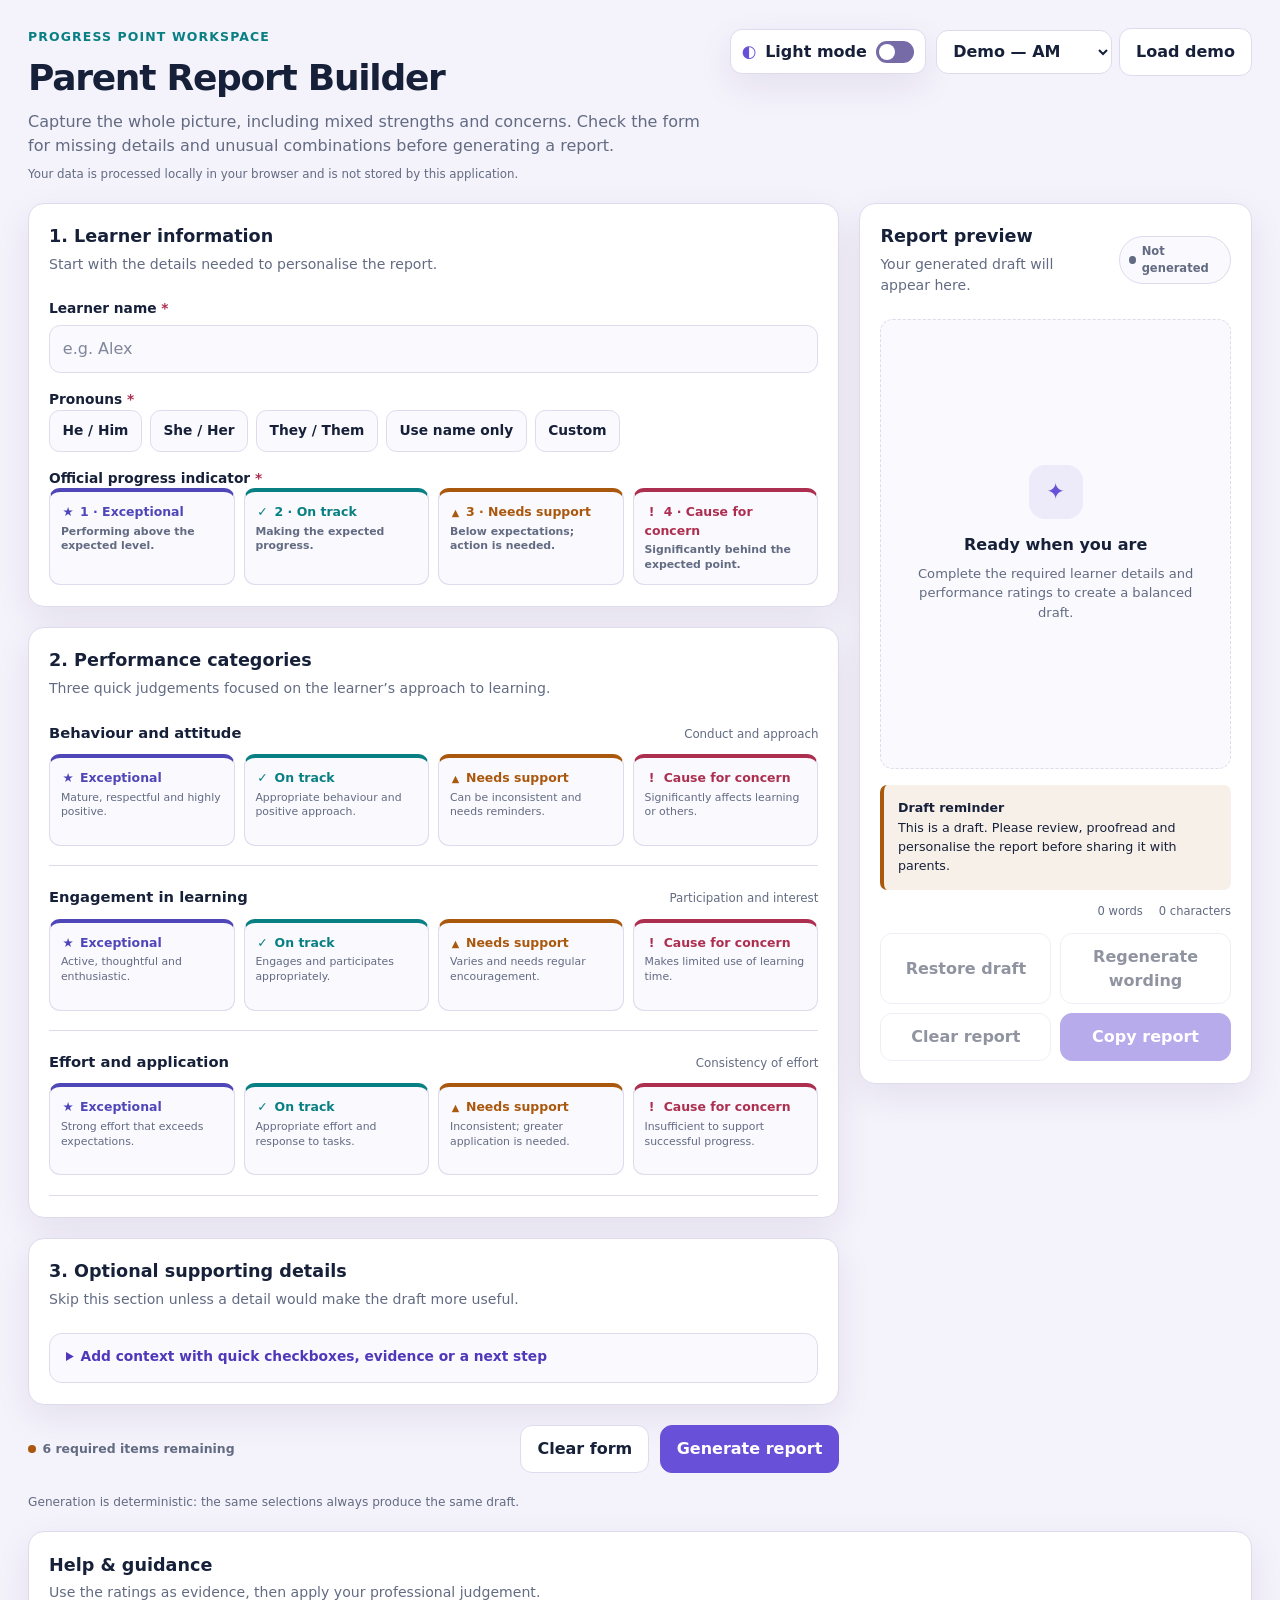
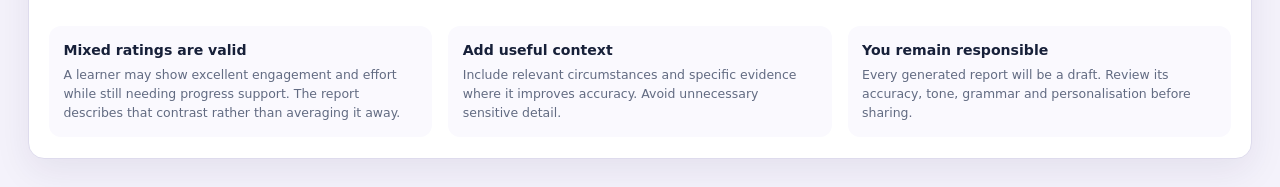
==== index.html @ f6e6d23a "Publish Parent Report Builder" ====
<!doctype html>
<html lang="en">
<head>
  <meta charset="utf-8">
  <meta name="viewport" content="width=device-width, initial-scale=1">
  <meta name="description" content="Create clear, balanced parent report drafts locally in your browser.">
  <title>Parent Report Builder</title>
  <link rel="stylesheet" href="css/styles.css">
</head>
<body>
  <a class="skip-link" href="#main-content">Skip to main content</a>
  <div class="app-shell">
    <main class="workspace" id="main-content">
      <header class="page-header" id="report-builder">
        <div>
          <p class="eyebrow">Progress point workspace</p>
          <h1>Parent Report Builder</h1>
          <p class="intro">Capture the whole picture, including mixed strengths and concerns. Check the form for missing details and unusual combinations before generating a report.</p>
          <p class="privacy-inline">Your data is processed locally in your browser and is not stored by this application.</p>
        </div>
        <div class="header-actions">
          <button class="header-theme-toggle" type="button" data-theme-toggle aria-pressed="false">
            <span class="theme-symbol" aria-hidden="true">◐</span>
            <span data-theme-label>Light mode</span>
            <span class="toggle-track" aria-hidden="true"><span class="toggle-dot"></span></span>
          </button>
          <div class="demo-controls">
            <label class="visually-hidden" for="demo-profile">Choose a demonstration profile</label>
            <select class="demo-select" id="demo-profile" data-demo-select>
              <option value="am">Demo — AM</option>
              <option value="jc">Demo — JC</option>
              <option value="sr">Demo — SR</option>
            </select>
            <button class="demo-button" type="button" data-demo-load>Load demo</button>
          </div>
        </div>
      </header>

      <div class="content-grid">
        <form class="form-stack" id="report-form" autocomplete="off">
          <section class="card" aria-labelledby="learner-heading">
            <div class="card-header">
              <h3 id="learner-heading">1. Learner information</h3>
              <p>Start with the details needed to personalise the report.</p>
            </div>
            <div class="card-body">
              <div class="field-grid">
                <div class="field full">
                  <label for="learner-name">Learner name <span class="required" aria-hidden="true">*</span></label>
                  <input id="learner-name" name="learnerName" type="text" placeholder="e.g. Alex" maxlength="80" required>
                </div>
                <div class="field" hidden>
                  <label for="course">Course or group</label>
                  <input id="course" name="course" type="text" placeholder="e.g. Level 3 Digital" maxlength="100">
                </div>
                <fieldset class="field full">
                  <legend class="field-label">Pronouns <span class="required" aria-hidden="true">*</span></legend>
                  <div class="pronoun-options">
                    <label class="choice-pill"><input type="radio" name="pronouns" value="he" required><span>He / Him</span></label>
                    <label class="choice-pill"><input type="radio" name="pronouns" value="she"><span>She / Her</span></label>
                    <label class="choice-pill"><input type="radio" name="pronouns" value="they"><span>They / Them</span></label>
                    <label class="choice-pill"><input type="radio" name="pronouns" value="name"><span>Use name only</span></label>
                    <label class="choice-pill"><input type="radio" name="pronouns" value="custom"><span>Custom</span></label>
                  </div>
                  <div class="custom-pronouns" id="custom-pronouns" hidden>
                    <div class="field-grid">
                      <div class="field"><label for="subject-pronoun">Subject <span class="hint">e.g. ze</span></label><input id="subject-pronoun" type="text" maxlength="20"></div>
                      <div class="field"><label for="object-pronoun">Object <span class="hint">e.g. hir</span></label><input id="object-pronoun" type="text" maxlength="20"></div>
                      <div class="field"><label for="possessive-pronoun">Possessive <span class="hint">e.g. hir</span></label><input id="possessive-pronoun" type="text" maxlength="20"></div>
                      <div class="field"><label for="reflexive-pronoun">Reflexive <span class="hint">e.g. hirself</span></label><input id="reflexive-pronoun" type="text" maxlength="24"></div>
                    </div>
                  </div>
                </fieldset>
                <fieldset class="field full">
                  <legend class="field-label">Official progress indicator <span class="required" aria-hidden="true">*</span></legend>
                  <div class="rating-options">
                    <label class="rating-option exceptional"><input type="radio" name="official-progress" value="exceptional" required><span class="rating-content"><strong>1 · Exceptional</strong><small>Performing above the expected level.</small></span></label>
                    <label class="rating-option on-track"><input type="radio" name="official-progress" value="on-track"><span class="rating-content"><strong>2 · On track</strong><small>Making the expected progress.</small></span></label>
                    <label class="rating-option needs-support"><input type="radio" name="official-progress" value="needs-support"><span class="rating-content"><strong>3 · Needs support</strong><small>Below expectations; action is needed.</small></span></label>
                    <label class="rating-option cause-concern"><input type="radio" name="official-progress" value="cause-concern"><span class="rating-content"><strong>4 · Cause for concern</strong><small>Significantly behind the expected point.</small></span></label>
                  </div>
                </fieldset>
                <div class="field" hidden>
                  <label for="reporting-period">Reporting period</label>
                  <input id="reporting-period" name="reportingPeriod" type="text" placeholder="e.g. Autumn Term" maxlength="80">
                </div>
                <div class="field" hidden>
                  <label for="lecturer-name">Lecturer name <span class="hint">metadata only</span></label>
                  <input id="lecturer-name" name="lecturerName" type="text" maxlength="80">
                </div>
              </div>
            </div>
          </section>

          <section class="card" aria-labelledby="ratings-heading">
            <div class="card-header">
              <h3 id="ratings-heading">2. Performance categories</h3>
              <p>Three quick judgements focused on the learner’s approach to learning.</p>
            </div>
            <div class="card-body rating-groups">
              <fieldset class="rating-group" hidden>
                <legend class="rating-title"><strong>Attendance</strong><span>Optional percentage below</span></legend>
                <div class="rating-options">
                  <label class="rating-option exceptional"><input type="radio" name="attendance" value="exceptional" required><span class="rating-content"><strong>Exceptional</strong><small>Consistently attends scheduled learning.</small></span></label>
                  <label class="rating-option on-track"><input type="radio" name="attendance" value="on-track"><span class="rating-content"><strong>On track</strong><small>Generally secure and supports progress.</small></span></label>
                  <label class="rating-option needs-support"><input type="radio" name="attendance" value="needs-support"><span class="rating-content"><strong>Needs support</strong><small>Inconsistency is beginning to affect progress.</small></span></label>
                  <label class="rating-option cause-concern"><input type="radio" name="attendance" value="cause-concern"><span class="rating-content"><strong>Cause for concern</strong><small>Significantly limits participation.</small></span></label>
                </div>
              </fieldset>
              <fieldset class="rating-group" hidden>
                <legend class="rating-title"><strong>Punctuality</strong><span>Readiness to learn</span></legend>
                <div class="rating-options">
                  <label class="rating-option exceptional"><input type="radio" name="punctuality" value="exceptional" required><span class="rating-content"><strong>Exceptional</strong><small>Consistently on time and ready to learn.</small></span></label>
                  <label class="rating-option on-track"><input type="radio" name="punctuality" value="on-track"><span class="rating-content"><strong>On track</strong><small>Usually punctual with occasional lateness.</small></span></label>
                  <label class="rating-option needs-support"><input type="radio" name="punctuality" value="needs-support"><span class="rating-content"><strong>Needs support</strong><small>Regular lateness affects learning time.</small></span></label>
                  <label class="rating-option cause-concern"><input type="radio" name="punctuality" value="cause-concern"><span class="rating-content"><strong>Cause for concern</strong><small>Persistent lateness affects participation.</small></span></label>
                </div>
              </fieldset>
              <fieldset class="rating-group">
                <legend class="rating-title"><strong>Behaviour and attitude</strong><span>Conduct and approach</span></legend>
                <div class="rating-options">
                  <label class="rating-option exceptional"><input type="radio" name="behaviour" value="exceptional" required><span class="rating-content"><strong>Exceptional</strong><small>Mature, respectful and highly positive.</small></span></label>
                  <label class="rating-option on-track"><input type="radio" name="behaviour" value="on-track"><span class="rating-content"><strong>On track</strong><small>Appropriate behaviour and positive approach.</small></span></label>
                  <label class="rating-option needs-support"><input type="radio" name="behaviour" value="needs-support"><span class="rating-content"><strong>Needs support</strong><small>Can be inconsistent and needs reminders.</small></span></label>
                  <label class="rating-option cause-concern"><input type="radio" name="behaviour" value="cause-concern"><span class="rating-content"><strong>Cause for concern</strong><small>Significantly affects learning or others.</small></span></label>
                </div>
              </fieldset>
              <fieldset class="rating-group">
                <legend class="rating-title"><strong>Engagement in learning</strong><span>Participation and interest</span></legend>
                <div class="rating-options">
                  <label class="rating-option exceptional"><input type="radio" name="engagement" value="exceptional" required><span class="rating-content"><strong>Exceptional</strong><small>Active, thoughtful and enthusiastic.</small></span></label>
                  <label class="rating-option on-track"><input type="radio" name="engagement" value="on-track"><span class="rating-content"><strong>On track</strong><small>Engages and participates appropriately.</small></span></label>
                  <label class="rating-option needs-support"><input type="radio" name="engagement" value="needs-support"><span class="rating-content"><strong>Needs support</strong><small>Varies and needs regular encouragement.</small></span></label>
                  <label class="rating-option cause-concern"><input type="radio" name="engagement" value="cause-concern"><span class="rating-content"><strong>Cause for concern</strong><small>Makes limited use of learning time.</small></span></label>
                </div>
              </fieldset>
              <fieldset class="rating-group">
                <legend class="rating-title"><strong>Effort and application</strong><span>Consistency of effort</span></legend>
                <div class="rating-options">
                  <label class="rating-option exceptional"><input type="radio" name="effort" value="exceptional" required><span class="rating-content"><strong>Exceptional</strong><small>Strong effort that exceeds expectations.</small></span></label>
                  <label class="rating-option on-track"><input type="radio" name="effort" value="on-track"><span class="rating-content"><strong>On track</strong><small>Appropriate effort and response to tasks.</small></span></label>
                  <label class="rating-option needs-support"><input type="radio" name="effort" value="needs-support"><span class="rating-content"><strong>Needs support</strong><small>Inconsistent; greater application is needed.</small></span></label>
                  <label class="rating-option cause-concern"><input type="radio" name="effort" value="cause-concern"><span class="rating-content"><strong>Cause for concern</strong><small>Insufficient to support successful progress.</small></span></label>
                </div>
              </fieldset>
              <fieldset class="rating-group" hidden>
                <legend class="rating-title"><strong>Progress and achievement</strong><span>Current academic outcomes</span></legend>
                <div class="rating-options">
                  <label class="rating-option exceptional"><input type="radio" name="progress" value="exceptional" required><span class="rating-content"><strong>Exceptional</strong><small>Above expectations with strong outcomes.</small></span></label>
                  <label class="rating-option on-track"><input type="radio" name="progress" value="on-track"><span class="rating-content"><strong>On track</strong><small>Expected progress towards the target.</small></span></label>
                  <label class="rating-option needs-support"><input type="radio" name="progress" value="needs-support"><span class="rating-content"><strong>Needs support</strong><small>Below expectations; action is needed.</small></span></label>
                  <label class="rating-option cause-concern"><input type="radio" name="progress" value="cause-concern"><span class="rating-content"><strong>Cause for concern</strong><small>Behind target and achievement is at risk.</small></span></label>
                </div>
              </fieldset>
              <fieldset class="rating-group" hidden>
                <legend class="rating-title"><strong>Quality and completion of work</strong><span>Standard and deadlines</span></legend>
                <div class="rating-options">
                  <label class="rating-option exceptional"><input type="radio" name="workQuality" value="exceptional" required><span class="rating-content"><strong>Exceptional</strong><small>Consistently strong and complete work.</small></span></label>
                  <label class="rating-option on-track"><input type="radio" name="workQuality" value="on-track"><span class="rating-content"><strong>On track</strong><small>Generally complete and at expected standard.</small></span></label>
                  <label class="rating-option needs-support"><input type="radio" name="workQuality" value="needs-support"><span class="rating-content"><strong>Needs support</strong><small>Some work is late, incomplete or below standard.</small></span></label>
                  <label class="rating-option cause-concern"><input type="radio" name="workQuality" value="cause-concern"><span class="rating-content"><strong>Cause for concern</strong><small>Significant work is missing or unsuitable.</small></span></label>
                </div>
              </fieldset>
              <fieldset class="rating-group" hidden>
                <legend class="rating-title"><strong>Independence and use of support</strong><span>Guidance and feedback</span></legend>
                <div class="rating-options">
                  <label class="rating-option exceptional"><input type="radio" name="independence" value="exceptional" required><span class="rating-content"><strong>Exceptional</strong><small>Confidently independent; seeks help well.</small></span></label>
                  <label class="rating-option on-track"><input type="radio" name="independence" value="on-track"><span class="rating-content"><strong>On track</strong><small>Suitable independence and uses guidance.</small></span></label>
                  <label class="rating-option needs-support"><input type="radio" name="independence" value="needs-support"><span class="rating-content"><strong>Needs support</strong><small>Needs regular guidance or misses feedback.</small></span></label>
                  <label class="rating-option cause-concern"><input type="radio" name="independence" value="cause-concern"><span class="rating-content"><strong>Cause for concern</strong><small>Limited use of available support.</small></span></label>
                </div>
              </fieldset>
              <div class="field-grid optional-percentages" hidden>
                <p class="field-label full">Optional framework figures <span class="hint">Only add these when useful</span></p>
                <div class="field"><label for="attendance-percentage">Attendance percentage <span class="hint">optional</span></label><input id="attendance-percentage" type="number" min="0" max="100" step="0.1" inputmode="decimal" placeholder="0–100"></div>
                <div class="field"><label for="punctuality-percentage">Punctuality percentage <span class="hint">optional</span></label><input id="punctuality-percentage" type="number" min="0" max="100" step="0.1" inputmode="decimal" placeholder="0–100"></div>
              </div>
            </div>
          </section>

          <section class="card" aria-labelledby="context-heading">
            <div class="card-header"><h3 id="context-heading">3. Optional supporting details</h3><p>Skip this section unless a detail would make the draft more useful.</p></div>
            <div class="card-body">
              <details class="optional-details">
                <summary>Add context with quick checkboxes, evidence or a next step</summary>
                <div class="optional-details-content">
              <div class="field-grid optional-percentages">
                <p class="field-label full">Framework figures <span class="hint">Optional</span></p>
                <div class="field"><label for="attendance-percentage-optional">Attendance percentage</label><input id="attendance-percentage-optional" data-percentage-proxy="attendance-percentage" type="number" min="0" max="100" step="0.1" inputmode="decimal" placeholder="0–100"></div>
                <div class="field"><label for="punctuality-percentage-optional">Punctuality percentage</label><input id="punctuality-percentage-optional" data-percentage-proxy="punctuality-percentage" type="number" min="0" max="100" step="0.1" inputmode="decimal" placeholder="0–100"></div>
              </div>
              <fieldset>
                <legend class="field-label">Context types <span class="hint">Select all that apply</span></legend>
                <div class="context-options">
                  <label class="check-option"><input type="checkbox" name="context" value="medical-absence"><span>Medical appointments or health-related absence</span></label>
                  <label class="check-option"><input type="checkbox" name="context" value="authorised-absence"><span>Authorised absence</span></label>
                  <label class="check-option"><input type="checkbox" name="context" value="personal-circumstances"><span>Personal circumstances</span></label>
                  <label class="check-option"><input type="checkbox" name="context" value="late-enrolment"><span>Late enrolment</span></label>
                  <label class="check-option"><input type="checkbox" name="context" value="improved-attendance"><span>Recently improved attendance</span></label>
                  <label class="check-option"><input type="checkbox" name="context" value="improved-punctuality"><span>Recently improved punctuality</span></label>
                  <label class="check-option"><input type="checkbox" name="context" value="behaviour-intervention"><span>Behaviour intervention in place</span></label>
                  <label class="check-option"><input type="checkbox" name="context" value="learning-support"><span>Learning support in place</span></label>
                  <label class="check-option"><input type="checkbox" name="context" value="placement"><span>Placement or work experience</span></label>
                  <label class="check-option"><input type="checkbox" name="context" value="settling"><span>Difficulty settling into the course</span></label>
                  <label class="check-option"><input type="checkbox" name="context" value="catch-up"><span>Missed work requiring catch-up</span></label>
                  <label class="check-option"><input type="checkbox" name="context" value="strong-practical-performance"><span>Strong practical performance</span></label>
                  <label class="check-option"><input type="checkbox" name="context" value="strong-written-performance"><span>Strong written performance</span></label>
                  <label class="check-option"><input type="checkbox" name="context" value="university"><span>Working towards university progression</span></label>
                  <label class="check-option"><input type="checkbox" name="context" value="other"><span>Other</span></label>
                </div>
              </fieldset>
              <div class="field-grid">
                <div class="field"><label for="notable-strength">Notable strength</label><input id="notable-strength" type="text" maxlength="160" placeholder="e.g. Strong practical problem-solving"></div>
                <div class="field"><label for="recent-achievement">Recent achievement</label><input id="recent-achievement" type="text" maxlength="160"></div>
                <div class="field"><label for="main-concern">Main concern</label><input id="main-concern" type="text" maxlength="160"></div>
                <div class="field"><label for="agreed-next-step">Agreed next step</label><input id="agreed-next-step" type="text" maxlength="160"></div>
                <div class="field full">
                  <label for="context-notes">Additional context or evidence <span class="hint">Maximum 500 characters</span></label>
                  <textarea id="context-notes" maxlength="500" placeholder="Add a recent achievement, specific concern, placement performance, or agreed action."></textarea>
                </div>
                <div class="field">
                  <label for="report-length">Report length</label>
                  <select id="report-length">
                    <option value="concise">Concise</option>
                    <option value="standard">Standard</option>
                    <option value="detailed" selected>Detailed — recommended</option>
                  </select>
                </div>
              </div>
                </div>
              </details>
            </div>
          </section>

          <section class="review-panel" id="review-panel" tabindex="-1" aria-live="polite" hidden>
            <h3 data-review-heading>Selections to review</h3>
            <ul data-review-list></ul>
          </section>

          <div class="actions">
            <span class="readiness" data-readiness data-ready="false">6 required items remaining</span>
            <div class="actions-right">
              <button class="secondary-button" type="button" data-reset>Clear form</button>
              <button class="primary-button" type="button" data-review>Generate report</button>
            </div>
          </div>
          <span class="hint">Generation is deterministic: the same selections always produce the same draft.</span>
        </form>

        <aside class="card preview" aria-labelledby="preview-heading">
          <div class="card-header preview-header">
          <div><h3 id="preview-heading" tabindex="-1">Report preview</h3><p>Your generated draft will appear here.</p></div>
            <span class="status-badge" data-report-status><span class="status-dot" aria-hidden="true"></span>Not generated</span>
          </div>
          <div class="card-body">
            <div class="empty-preview" data-empty-preview>
              <div>
                <div class="empty-icon" aria-hidden="true">✦</div>
                <h4>Ready when you are</h4>
                <p>Complete the required learner details and performance ratings to create a balanced draft.</p>
              </div>
            </div>
            <label class="visually-hidden" for="report-editor">Generated report draft</label>
            <textarea class="report-output" id="report-editor" data-report-output aria-describedby="draft-editor-help" hidden></textarea>
            <span class="visually-hidden" id="draft-editor-help">Edit and personalise this draft before sharing it.</span>
            <div class="draft-warning" role="note"><strong>Draft reminder</strong>This is a draft. Please review, proofread and personalise the report before sharing it with parents.</div>
            <div class="counts" aria-live="polite">
              <span class="edit-indicator" data-edit-status hidden>Edited</span>
              <span data-word-count>0 words</span>
              <span data-character-count>0 characters</span>
            </div>
            <div class="preview-actions">
              <button class="secondary-button" type="button" data-restore disabled>Restore draft</button>
              <button class="secondary-button" type="button" data-regenerate disabled>Regenerate wording</button>
              <button class="secondary-button" type="button" data-clear-report disabled>Clear report</button>
              <button class="primary-button" type="button" data-copy disabled>Copy report</button>
            </div>
          </div>
        </aside>
      </div>

      <section class="card help-card" id="help" aria-labelledby="help-heading">
        <div class="card-header"><h3 id="help-heading">Help &amp; guidance</h3><p>Use the ratings as evidence, then apply your professional judgement.</p></div>
        <div class="card-body guidance-grid">
          <div class="guidance-item"><h4>Mixed ratings are valid</h4><p>A learner may show excellent engagement and effort while still needing progress support. The report describes that contrast rather than averaging it away.</p></div>
          <div class="guidance-item"><h4>Add useful context</h4><p>Include relevant circumstances and specific evidence where it improves accuracy. Avoid unnecessary sensitive detail.</p></div>
          <div class="guidance-item"><h4>You remain responsible</h4><p>Every generated report will be a draft. Review its accuracy, tone, grammar and personalisation before sharing.</p></div>
        </div>
      </section>
    </main>
  </div>
  <script src="js/state.js"></script>
  <script src="js/validation.js"></script>
  <script src="js/phrase-bank.js"></script>
  <script src="js/report-engine.js"></script>
  <script src="js/ui.js"></script>
  <script src="js/app.js"></script>
</body>
</html>
---- css/styles.css ----
:root {
  color-scheme: light;
  --page: #f4f2fb;
  --surface: #ffffff;
  --surface-soft: #faf9fe;
  --text: #172039;
  --muted: #626b82;
  --border: #dedbed;
  --primary: #6950d8;
  --primary-strong: #5138bb;
  --teal: #087f82;
  --positive: #4f46b8;
  --track: #087f82;
  --support: #a9580d;
  --concern: #ad2f50;
  --focus: #06a0a4;
  --shadow: 0 12px 36px rgba(36, 29, 74, 0.08);
  --sidebar: #201946;
  --sidebar-text: #f8f6ff;
}

:root[data-theme="dark"] {
  color-scheme: dark;
  --page: #0d1426;
  --surface: #151f35;
  --surface-soft: #1a2640;
  --text: #f2f4fb;
  --muted: #abb5ca;
  --border: #34415b;
  --primary: #a99aFA;
  --primary-strong: #c1b6ff;
  --teal: #4dd1cc;
  --positive: #61c894;
  --track: #b7cc62;
  --support: #f2ad62;
  --concern: #ff829f;
  --focus: #61dfda;
  --shadow: 0 14px 38px rgba(0, 0, 0, 0.24);
  --sidebar: #111a30;
  --sidebar-text: #f7f5ff;
}

* { box-sizing: border-box; }
[hidden] { display: none !important; }
html { scroll-behavior: smooth; }
body {
  margin: 0;
  background: var(--page);
  color: var(--text);
  font-family: Inter, ui-sans-serif, system-ui, -apple-system, BlinkMacSystemFont, "Segoe UI", sans-serif;
  line-height: 1.5;
}
button, input, select, textarea { font: inherit; }
button, label { -webkit-tap-highlight-color: transparent; }
:focus-visible { outline: 3px solid var(--focus); outline-offset: 3px; }
.skip-link {
  position: fixed; top: .75rem; left: .75rem; z-index: 20; padding: .7rem 1rem;
  color: #fff; background: #111; border-radius: .5rem; transform: translateY(-160%);
}
.visually-hidden {
  position: absolute !important; width: 1px !important; height: 1px !important;
  padding: 0 !important; margin: -1px !important; overflow: hidden !important;
  clip: rect(0, 0, 0, 0) !important; white-space: nowrap !important; border: 0 !important;
}
.skip-link:focus { transform: translateY(0); }
.app-shell { min-height: 100vh; display: block; }
.sidebar {
  position: sticky; top: 0; height: 100vh; padding: 1.5rem 1.25rem;
  display: flex; flex-direction: column; gap: 1.5rem;
  background: var(--sidebar); color: var(--sidebar-text);
}
.brand-mark {
  width: 46px; height: 46px; display: grid; place-items: center; border-radius: 14px;
  background: linear-gradient(135deg, #8d70ff, #28c8bd); color: #fff;
  font-weight: 850; letter-spacing: -.04em; box-shadow: 0 8px 24px rgba(82, 211, 200, .2);
}
.brand h1 { margin: .75rem 0 .25rem; font-size: 1.18rem; line-height: 1.2; }
.brand p { margin: 0; color: #c9c5de; font-size: .86rem; }
.nav-list { list-style: none; margin: 0; padding: 0; display: grid; gap: .45rem; }
.nav-link {
  display: flex; align-items: center; gap: .65rem; min-height: 44px; padding: .65rem .75rem;
  border-radius: .7rem; color: #d9d5ea; text-decoration: none; font-weight: 650;
}
.nav-link[aria-current="page"] { background: rgba(255,255,255,.12); color: #fff; }
.nav-icon { color: #63dcd4; font-size: 1.05rem; }
.sidebar-footer { margin-top: auto; display: grid; gap: 1rem; }
.privacy-mini { margin: 0; color: #beb9d4; font-size: .76rem; }
.theme-toggle {
  min-height: 44px; display: flex; align-items: center; justify-content: space-between; gap: .75rem;
  width: 100%; border: 1px solid rgba(255,255,255,.2); border-radius: .75rem;
  padding: .6rem .7rem; background: rgba(255,255,255,.06); color: #fff; cursor: pointer;
}
.toggle-track { width: 38px; height: 22px; padding: 3px; border-radius: 99px; background: #766ba6; }
.toggle-dot { display: block; width: 16px; height: 16px; border-radius: 50%; background: #fff; transition: transform .18s ease; }
[data-theme="dark"] .toggle-dot { transform: translateX(16px); }
.version { color: #9f99bc; font-size: .72rem; }
.workspace { padding: 1.75rem; min-width: 0; }
.page-header {
  max-width: 1500px; margin: 0 auto 1.25rem; display: flex; align-items: end;
  justify-content: space-between; gap: 1rem;
}
.eyebrow { margin: 0 0 .25rem; color: var(--teal); font-size: .78rem; font-weight: 800; letter-spacing: .09em; text-transform: uppercase; }
.page-header h1 { margin: 0; font-size: clamp(1.65rem, 3vw, 2.25rem); letter-spacing: -.035em; }
.page-header .intro { margin: .35rem 0 0; color: var(--muted); max-width: 680px; }
.privacy-inline { margin: .45rem 0 0; color: var(--muted); font-size: .74rem; }
.header-actions { display: flex; align-items: center; gap: .65rem; align-self: flex-start; }
.demo-controls { display: flex; align-items: center; gap: .45rem; }
.demo-select {
  min-height: 44px; width: auto; padding: .55rem 2.1rem .55rem .75rem;
  border: 1px solid var(--border); border-radius: .75rem;
  background: var(--surface); color: var(--text); font-weight: 750;
}
.header-theme-toggle {
  min-height: 44px; display: inline-flex; align-items: center; gap: .55rem;
  padding: .55rem .7rem; border: 1px solid var(--border); border-radius: .75rem;
  background: var(--surface); color: var(--text); font-weight: 750; cursor: pointer;
  box-shadow: var(--shadow);
}
.theme-symbol { color: var(--primary); font-size: 1.05rem; }
.header-theme-toggle .toggle-track { flex: 0 0 auto; }
.demo-button, .secondary-button, .primary-button {
  min-height: 44px; border-radius: .75rem; padding: .68rem 1rem; font-weight: 750; cursor: pointer;
}
.demo-button, .secondary-button { border: 1px solid var(--border); background: var(--surface); color: var(--text); }
.primary-button { border: 1px solid var(--primary); background: var(--primary); color: #fff; }
[data-theme="dark"] .primary-button { color: #11162a; }
button:disabled { cursor: not-allowed; opacity: .48; }
.content-grid {
  max-width: 1500px; margin: 0 auto; display: grid;
  grid-template-columns: minmax(0, 1.55fr) minmax(330px, .75fr); gap: 1.25rem; align-items: start;
}
.form-stack { display: grid; gap: 1.25rem; }
.card {
  border: 1px solid var(--border); border-radius: 1rem; background: var(--surface);
  box-shadow: var(--shadow); overflow: hidden;
}
.card-header { padding: 1.2rem 1.25rem .2rem; }
.card-header h3 { margin: 0; font-size: 1.1rem; }
.card-header p { margin: .28rem 0 0; color: var(--muted); font-size: .88rem; }
.card-body { padding: 1.2rem 1.25rem 1.35rem; }
.field-grid { display: grid; grid-template-columns: repeat(2, minmax(0, 1fr)); gap: 1rem; }
.field-grid > .full { grid-column: 1 / -1; }
.field { display: grid; gap: .38rem; min-width: 0; }
.field.full { grid-column: 1 / -1; }
.field label, .field-label { font-size: .86rem; font-weight: 750; }
.required { color: var(--concern); }
.hint { color: var(--muted); font-size: .76rem; font-weight: 450; }
input[type="text"], input[type="number"], select, textarea {
  width: 100%; min-height: 44px; border: 1px solid var(--border); border-radius: .7rem;
  padding: .7rem .8rem; background: var(--surface-soft); color: var(--text);
}
textarea { min-height: 96px; resize: vertical; }
::placeholder { color: var(--muted); opacity: .8; }
fieldset { min-width: 0; margin: 0; padding: 0; border: 0; }
legend { width: 100%; padding: 0; }
.pronoun-options { display: flex; flex-wrap: wrap; gap: .5rem; }
.choice-pill { position: relative; }
.choice-pill input, .rating-option input { position: absolute; opacity: 0; pointer-events: none; }
.choice-pill span {
  display: block; min-height: 42px; padding: .58rem .78rem; border: 1px solid var(--border);
  border-radius: .65rem; background: var(--surface-soft); cursor: pointer;
}
.choice-pill input:checked + span {
  border-color: var(--primary); color: var(--primary-strong); box-shadow: inset 0 0 0 1px var(--primary);
}
.choice-pill input:focus-visible + span, .rating-option input:focus-visible + .rating-content { outline: 3px solid var(--focus); outline-offset: 3px; }
.custom-pronouns { margin-top: .9rem; padding: 1rem; border-radius: .8rem; background: var(--surface-soft); }
.rating-groups { display: grid; gap: 1.25rem; }
.rating-group { padding-bottom: 1.2rem; border-bottom: 1px solid var(--border); }
.rating-group:last-child { padding-bottom: 0; border-bottom: 0; }
.rating-title { display: flex; align-items: baseline; justify-content: space-between; gap: 1rem; margin-bottom: .65rem; }
.rating-title strong { font-size: .92rem; }
.rating-title span { color: var(--muted); font-size: .74rem; }
.rating-options { display: grid; grid-template-columns: repeat(4, minmax(0, 1fr)); gap: .55rem; }
.rating-content {
  position: relative; display: block; height: 100%; min-height: 92px; padding: .68rem; border: 1px solid var(--border);
  border-top: 4px solid currentColor; border-radius: .7rem; background: var(--surface-soft); cursor: pointer;
}
.rating-content strong { display: block; margin-bottom: .18rem; font-size: .78rem; }
.rating-content strong::before {
  display: inline-grid; width: 1.15em; margin-right: .3rem; place-items: center;
  font-weight: 900;
}
.rating-content small { display: block; color: var(--muted); font-size: .68rem; line-height: 1.35; }
.rating-option.exceptional { color: var(--positive); }
.rating-option.on-track { color: var(--track); }
.rating-option.needs-support { color: var(--support); }
.rating-option.cause-concern { color: var(--concern); }
.rating-option.exceptional .rating-content strong::before { content: "★"; }
.rating-option.on-track .rating-content strong::before { content: "✓"; }
.rating-option.needs-support .rating-content strong::before { content: "▲"; font-size: .78em; }
.rating-option.cause-concern .rating-content strong::before { content: "!"; }
.rating-option input:checked + .rating-content {
  padding-bottom: 1.75rem;
  background: color-mix(in srgb, currentColor 10%, var(--surface));
  border-color: currentColor; box-shadow: inset 0 0 0 2px currentColor;
}
.rating-option input:checked + .rating-content::after {
  content: "✓";
  position: absolute; right: .55rem; bottom: .5rem;
  display: grid; width: 1.45rem; height: 1.45rem; place-items: center;
  border: 2px solid var(--surface); border-radius: 50%;
  background: #b7e52c; color: #17220b;
  box-shadow: 0 2px 7px rgba(35, 56, 8, .24);
  font-size: .82rem; font-weight: 900; line-height: 1;
}
.context-options { display: grid; grid-template-columns: repeat(2, minmax(0, 1fr)); gap: .45rem .8rem; margin-bottom: 1.15rem; }
.optional-details {
  border: 1px solid var(--border); border-radius: .8rem; background: var(--surface-soft);
}
.optional-details summary {
  min-height: 48px; padding: .78rem 1rem; cursor: pointer;
  color: var(--primary-strong); font-size: .86rem; font-weight: 800;
}
.optional-details-content {
  padding: .75rem 1rem 1rem; border-top: 1px solid var(--border);
  display: flex; flex-direction: column; gap: 1rem;
}
.optional-details-content > fieldset { order: 1; }
.optional-details-content > .optional-percentages { order: 2; }
.optional-details-content > .field-grid:not(.optional-percentages) { order: 3; }
.optional-percentages { margin-bottom: 0; }
.optional-percentages p { margin: 0; }
.check-option { display: flex; align-items: start; gap: .55rem; min-height: 40px; padding: .5rem; border-radius: .5rem; }
.check-option input { width: 18px; height: 18px; margin: .15rem 0 0; accent-color: var(--primary); flex: 0 0 auto; }
.check-option span { font-size: .8rem; }
.actions { display: flex; align-items: center; justify-content: space-between; gap: .75rem; }
.actions-right { display: flex; gap: .65rem; }
.phase-note { color: var(--muted); font-size: .75rem; }
.readiness {
  display: inline-flex; align-items: center; gap: .4rem; color: var(--muted);
  font-size: .78rem; font-weight: 750;
}
.readiness::before {
  content: ""; width: 8px; height: 8px; border-radius: 50%; background: var(--support);
}
.readiness[data-ready="true"] { color: var(--positive); }
.readiness[data-ready="true"]::before { background: var(--positive); }
.review-panel {
  padding: 1rem 1.1rem; border: 1px solid var(--border); border-left-width: 5px;
  border-radius: .8rem; background: var(--surface); box-shadow: var(--shadow);
}
.review-panel[data-kind="error"] { border-left-color: var(--concern); }
.review-panel[data-kind="warning"] { border-left-color: var(--support); }
.review-panel[data-kind="success"] { border-left-color: var(--positive); }
.review-panel h3 { margin: 0; font-size: .94rem; }
.review-panel ul { margin: .45rem 0 0; padding-left: 1.2rem; color: var(--muted); font-size: .8rem; }
.review-panel li + li { margin-top: .3rem; }
.field-error {
  display: block; margin-top: .35rem; color: var(--concern);
  font-size: .74rem; font-weight: 700;
}
input[aria-invalid="true"], textarea[aria-invalid="true"],
fieldset[aria-invalid="true"] .rating-content,
fieldset[aria-invalid="true"] .choice-pill span {
  border-color: var(--concern);
}
.preview { position: sticky; top: 1.25rem; }
.preview-header { display: flex; align-items: center; justify-content: space-between; gap: .75rem; }
.status-badge {
  display: inline-flex; align-items: center; gap: .35rem; padding: .35rem .6rem; border-radius: 99px;
  background: var(--surface-soft); color: var(--muted); border: 1px solid var(--border); font-size: .72rem; font-weight: 750;
}
.status-dot { width: 8px; height: 8px; border-radius: 50%; background: var(--muted); }
.status-exceptional { color: var(--positive); border-color: var(--positive); }
.status-on-track { color: var(--track); border-color: var(--track); }
.status-needs-support { color: var(--support); border-color: var(--support); }
.status-cause-concern { color: var(--concern); border-color: var(--concern); }
.status-stale { color: var(--support); border-color: var(--support); }
.status-exceptional .status-dot,
.status-on-track .status-dot,
.status-needs-support .status-dot,
.status-cause-concern .status-dot,
.status-stale .status-dot { background: currentColor; }
.empty-preview {
  min-height: clamp(420px, 50vh, 620px); display: grid; place-items: center; padding: 2rem 1rem; text-align: center;
  border: 1px dashed var(--border); border-radius: .8rem; background: var(--surface-soft);
}
.empty-icon {
  width: 54px; height: 54px; margin: 0 auto .9rem; display: grid; place-items: center;
  border-radius: 16px; background: color-mix(in srgb, var(--primary) 12%, var(--surface)); color: var(--primary); font-size: 1.4rem;
}
.empty-preview h4 { margin: 0; font-size: 1rem; }
.empty-preview p { margin: .4rem auto 0; max-width: 280px; color: var(--muted); font-size: .82rem; }
.report-output {
  width: 100%; min-height: clamp(420px, 50vh, 620px); padding: 1.1rem; border: 1px solid var(--border);
  border-radius: .8rem; background: var(--surface-soft); color: var(--text);
  font-size: .91rem; line-height: 1.72; white-space: pre-wrap; resize: vertical;
}
.draft-warning {
  margin-top: 1rem; padding: .85rem; border-left: 4px solid var(--support);
  border-radius: .45rem; background: color-mix(in srgb, var(--support) 9%, var(--surface)); font-size: .79rem;
}
.draft-warning strong { display: block; margin-bottom: .12rem; }
.counts { display: flex; justify-content: flex-end; gap: 1rem; margin: .8rem 0; color: var(--muted); font-size: .72rem; }
.edit-indicator {
  margin-right: auto; padding: .15rem .45rem; border-radius: 99px;
  background: color-mix(in srgb, var(--teal) 14%, var(--surface)); color: var(--teal);
  font-weight: 800;
}
.preview-actions { display: grid; grid-template-columns: 1fr 1fr; gap: .55rem; }
.help-card { max-width: 1500px; margin: 1.25rem auto 0; }
.guidance-grid { display: grid; grid-template-columns: repeat(3, 1fr); gap: 1rem; }
.guidance-item { padding: .9rem; border-radius: .75rem; background: var(--surface-soft); }
.guidance-item h4 { margin: 0 0 .3rem; font-size: .88rem; }
.guidance-item p { margin: 0; color: var(--muted); font-size: .78rem; }

@media (max-width: 1120px) {
  .app-shell { display: block; }
  .sidebar { padding: 1.25rem .75rem; align-items: center; }
  .brand p, .brand h1, .nav-label, .privacy-mini, .theme-label, .version { position: absolute; width: 1px; height: 1px; overflow: hidden; clip: rect(0 0 0 0); }
  .nav-link { justify-content: center; width: 48px; }
  .theme-toggle { width: 48px; justify-content: center; padding: .4rem; }
  .toggle-track { width: 32px; }
  [data-theme="dark"] .toggle-dot { transform: translateX(10px); }
  .content-grid { grid-template-columns: 1fr; }
  .preview { position: static; }
}

@media (max-width: 760px) {
  .app-shell { display: block; }
  .sidebar {
    position: static; width: 100%; height: auto; padding: .8rem 1rem; flex-direction: row;
    align-items: center; gap: .8rem;
  }
  .brand { display: flex; align-items: center; gap: .65rem; min-width: 0; }
  .brand-mark { width: 40px; height: 40px; border-radius: 12px; flex: 0 0 auto; }
  .brand h1 { position: static; width: auto; height: auto; clip: auto; overflow: visible; margin: 0; font-size: .95rem; }
  .sidebar nav, .privacy-mini, .version { display: none; }
  .sidebar-footer { margin: 0 0 0 auto; display: block; }
  .theme-toggle { border: 0; }
  .workspace { padding: 1rem; }
  .page-header { align-items: start; }
  .header-actions { flex-direction: column; align-items: stretch; }
  .header-theme-toggle { justify-content: space-between; }
  .demo-controls { display: grid; grid-template-columns: 1fr auto; }
  .demo-select { width: 100%; }
  .empty-preview, .report-output { min-height: 360px; }
  .page-header .intro { font-size: .85rem; }
  .demo-button { padding-inline: .75rem; white-space: nowrap; }
  .field-grid, .context-options, .guidance-grid { grid-template-columns: 1fr; }
  .rating-options { grid-template-columns: repeat(2, minmax(0, 1fr)); }
  .rating-content { min-height: 84px; }
  .actions { align-items: stretch; flex-direction: column; }
  .actions-right { display: grid; grid-template-columns: 1fr 1.4fr; }
}

@media (max-width: 430px) {
  .page-header { display: grid; }
  .header-actions, .demo-controls, .demo-button { width: 100%; }
  .demo-controls { grid-template-columns: 1fr; }
  .card-header, .card-body { padding-left: 1rem; padding-right: 1rem; }
  .rating-title { display: block; }
  .rating-title span { display: block; margin-top: .15rem; }
  .rating-options { grid-template-columns: 1fr; }
  .rating-content { min-height: 0; }
  .preview-actions, .actions-right { grid-template-columns: 1fr; }
}

@media (prefers-reduced-motion: reduce) {
  *, *::before, *::after { scroll-behavior: auto !important; transition-duration: .01ms !important; }
}
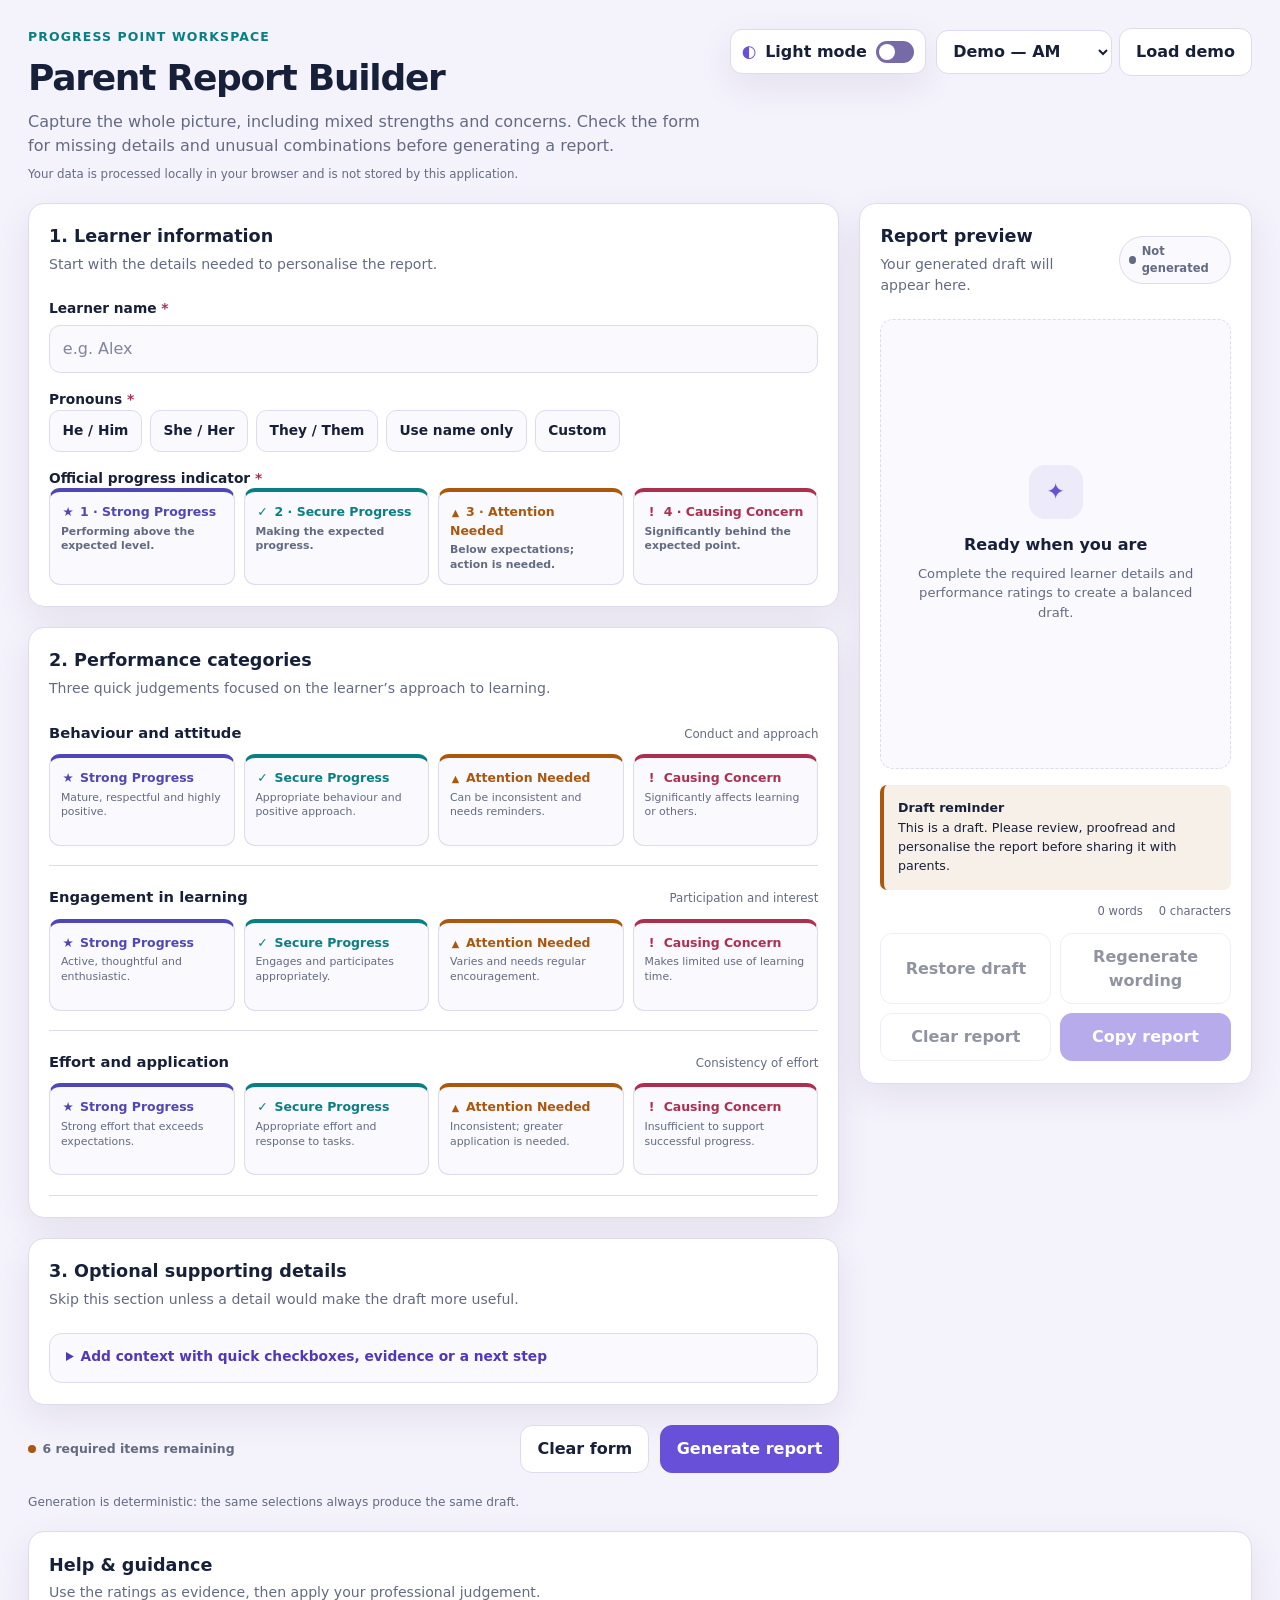
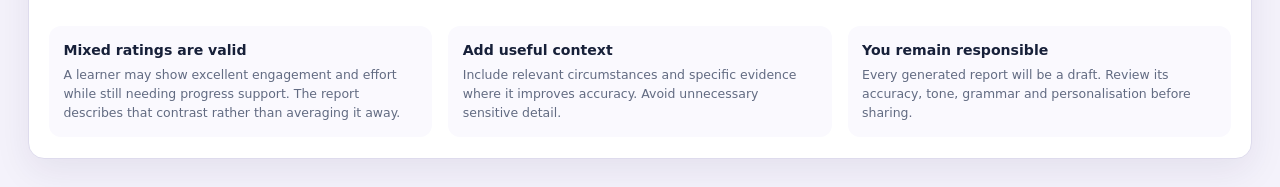
==== commit abda0baa: "Add other context and revise progress labels" ====
--- a/index.html
+++ b/index.html
@@ -74,10 +74,10 @@
                 <fieldset class="field full">
                   <legend class="field-label">Official progress indicator <span class="required" aria-hidden="true">*</span></legend>
                   <div class="rating-options">
-                    <label class="rating-option exceptional"><input type="radio" name="official-progress" value="exceptional" required><span class="rating-content"><strong>1 · Exceptional</strong><small>Performing above the expected level.</small></span></label>
-                    <label class="rating-option on-track"><input type="radio" name="official-progress" value="on-track"><span class="rating-content"><strong>2 · On track</strong><small>Making the expected progress.</small></span></label>
-                    <label class="rating-option needs-support"><input type="radio" name="official-progress" value="needs-support"><span class="rating-content"><strong>3 · Needs support</strong><small>Below expectations; action is needed.</small></span></label>
-                    <label class="rating-option cause-concern"><input type="radio" name="official-progress" value="cause-concern"><span class="rating-content"><strong>4 · Cause for concern</strong><small>Significantly behind the expected point.</small></span></label>
+                    <label class="rating-option exceptional"><input type="radio" name="official-progress" value="exceptional" required><span class="rating-content"><strong>1 · Strong Progress</strong><small>Performing above the expected level.</small></span></label>
+                    <label class="rating-option on-track"><input type="radio" name="official-progress" value="on-track"><span class="rating-content"><strong>2 · Secure Progress</strong><small>Making the expected progress.</small></span></label>
+                    <label class="rating-option needs-support"><input type="radio" name="official-progress" value="needs-support"><span class="rating-content"><strong>3 · Attention Needed</strong><small>Below expectations; action is needed.</small></span></label>
+                    <label class="rating-option cause-concern"><input type="radio" name="official-progress" value="cause-concern"><span class="rating-content"><strong>4 · Causing Concern</strong><small>Significantly behind the expected point.</small></span></label>
                   </div>
                 </fieldset>
                 <div class="field" hidden>
@@ -119,28 +119,28 @@
               <fieldset class="rating-group">
                 <legend class="rating-title"><strong>Behaviour and attitude</strong><span>Conduct and approach</span></legend>
                 <div class="rating-options">
-                  <label class="rating-option exceptional"><input type="radio" name="behaviour" value="exceptional" required><span class="rating-content"><strong>Exceptional</strong><small>Mature, respectful and highly positive.</small></span></label>
-                  <label class="rating-option on-track"><input type="radio" name="behaviour" value="on-track"><span class="rating-content"><strong>On track</strong><small>Appropriate behaviour and positive approach.</small></span></label>
-                  <label class="rating-option needs-support"><input type="radio" name="behaviour" value="needs-support"><span class="rating-content"><strong>Needs support</strong><small>Can be inconsistent and needs reminders.</small></span></label>
-                  <label class="rating-option cause-concern"><input type="radio" name="behaviour" value="cause-concern"><span class="rating-content"><strong>Cause for concern</strong><small>Significantly affects learning or others.</small></span></label>
+                  <label class="rating-option exceptional"><input type="radio" name="behaviour" value="exceptional" required><span class="rating-content"><strong>Strong Progress</strong><small>Mature, respectful and highly positive.</small></span></label>
+                  <label class="rating-option on-track"><input type="radio" name="behaviour" value="on-track"><span class="rating-content"><strong>Secure Progress</strong><small>Appropriate behaviour and positive approach.</small></span></label>
+                  <label class="rating-option needs-support"><input type="radio" name="behaviour" value="needs-support"><span class="rating-content"><strong>Attention Needed</strong><small>Can be inconsistent and needs reminders.</small></span></label>
+                  <label class="rating-option cause-concern"><input type="radio" name="behaviour" value="cause-concern"><span class="rating-content"><strong>Causing Concern</strong><small>Significantly affects learning or others.</small></span></label>
                 </div>
               </fieldset>
               <fieldset class="rating-group">
                 <legend class="rating-title"><strong>Engagement in learning</strong><span>Participation and interest</span></legend>
                 <div class="rating-options">
-                  <label class="rating-option exceptional"><input type="radio" name="engagement" value="exceptional" required><span class="rating-content"><strong>Exceptional</strong><small>Active, thoughtful and enthusiastic.</small></span></label>
-                  <label class="rating-option on-track"><input type="radio" name="engagement" value="on-track"><span class="rating-content"><strong>On track</strong><small>Engages and participates appropriately.</small></span></label>
-                  <label class="rating-option needs-support"><input type="radio" name="engagement" value="needs-support"><span class="rating-content"><strong>Needs support</strong><small>Varies and needs regular encouragement.</small></span></label>
-                  <label class="rating-option cause-concern"><input type="radio" name="engagement" value="cause-concern"><span class="rating-content"><strong>Cause for concern</strong><small>Makes limited use of learning time.</small></span></label>
+                  <label class="rating-option exceptional"><input type="radio" name="engagement" value="exceptional" required><span class="rating-content"><strong>Strong Progress</strong><small>Active, thoughtful and enthusiastic.</small></span></label>
+                  <label class="rating-option on-track"><input type="radio" name="engagement" value="on-track"><span class="rating-content"><strong>Secure Progress</strong><small>Engages and participates appropriately.</small></span></label>
+                  <label class="rating-option needs-support"><input type="radio" name="engagement" value="needs-support"><span class="rating-content"><strong>Attention Needed</strong><small>Varies and needs regular encouragement.</small></span></label>
+                  <label class="rating-option cause-concern"><input type="radio" name="engagement" value="cause-concern"><span class="rating-content"><strong>Causing Concern</strong><small>Makes limited use of learning time.</small></span></label>
                 </div>
               </fieldset>
               <fieldset class="rating-group">
                 <legend class="rating-title"><strong>Effort and application</strong><span>Consistency of effort</span></legend>
                 <div class="rating-options">
-                  <label class="rating-option exceptional"><input type="radio" name="effort" value="exceptional" required><span class="rating-content"><strong>Exceptional</strong><small>Strong effort that exceeds expectations.</small></span></label>
-                  <label class="rating-option on-track"><input type="radio" name="effort" value="on-track"><span class="rating-content"><strong>On track</strong><small>Appropriate effort and response to tasks.</small></span></label>
-                  <label class="rating-option needs-support"><input type="radio" name="effort" value="needs-support"><span class="rating-content"><strong>Needs support</strong><small>Inconsistent; greater application is needed.</small></span></label>
-                  <label class="rating-option cause-concern"><input type="radio" name="effort" value="cause-concern"><span class="rating-content"><strong>Cause for concern</strong><small>Insufficient to support successful progress.</small></span></label>
+                  <label class="rating-option exceptional"><input type="radio" name="effort" value="exceptional" required><span class="rating-content"><strong>Strong Progress</strong><small>Strong effort that exceeds expectations.</small></span></label>
+                  <label class="rating-option on-track"><input type="radio" name="effort" value="on-track"><span class="rating-content"><strong>Secure Progress</strong><small>Appropriate effort and response to tasks.</small></span></label>
+                  <label class="rating-option needs-support"><input type="radio" name="effort" value="needs-support"><span class="rating-content"><strong>Attention Needed</strong><small>Inconsistent; greater application is needed.</small></span></label>
+                  <label class="rating-option cause-concern"><input type="radio" name="effort" value="cause-concern"><span class="rating-content"><strong>Causing Concern</strong><small>Insufficient to support successful progress.</small></span></label>
                 </div>
               </fieldset>
               <fieldset class="rating-group" hidden>
@@ -206,7 +206,11 @@
                   <label class="check-option"><input type="checkbox" name="context" value="strong-practical-performance"><span>Strong practical performance</span></label>
                   <label class="check-option"><input type="checkbox" name="context" value="strong-written-performance"><span>Strong written performance</span></label>
                   <label class="check-option"><input type="checkbox" name="context" value="university"><span>Working towards university progression</span></label>
-                  <label class="check-option"><input type="checkbox" name="context" value="other"><span>Other</span></label>
+                  <label class="check-option"><input type="checkbox" name="context" value="other" data-other-toggle><span>Other</span></label>
+                </div>
+                <div class="field other-context-field" data-other-context-field hidden>
+                  <label for="other-context">Please clarify the other context <span class="required" aria-hidden="true">*</span></label>
+                  <input id="other-context" type="text" maxlength="160" placeholder="Add a short, relevant clarification">
                 </div>
               </fieldset>
               <div class="field-grid">
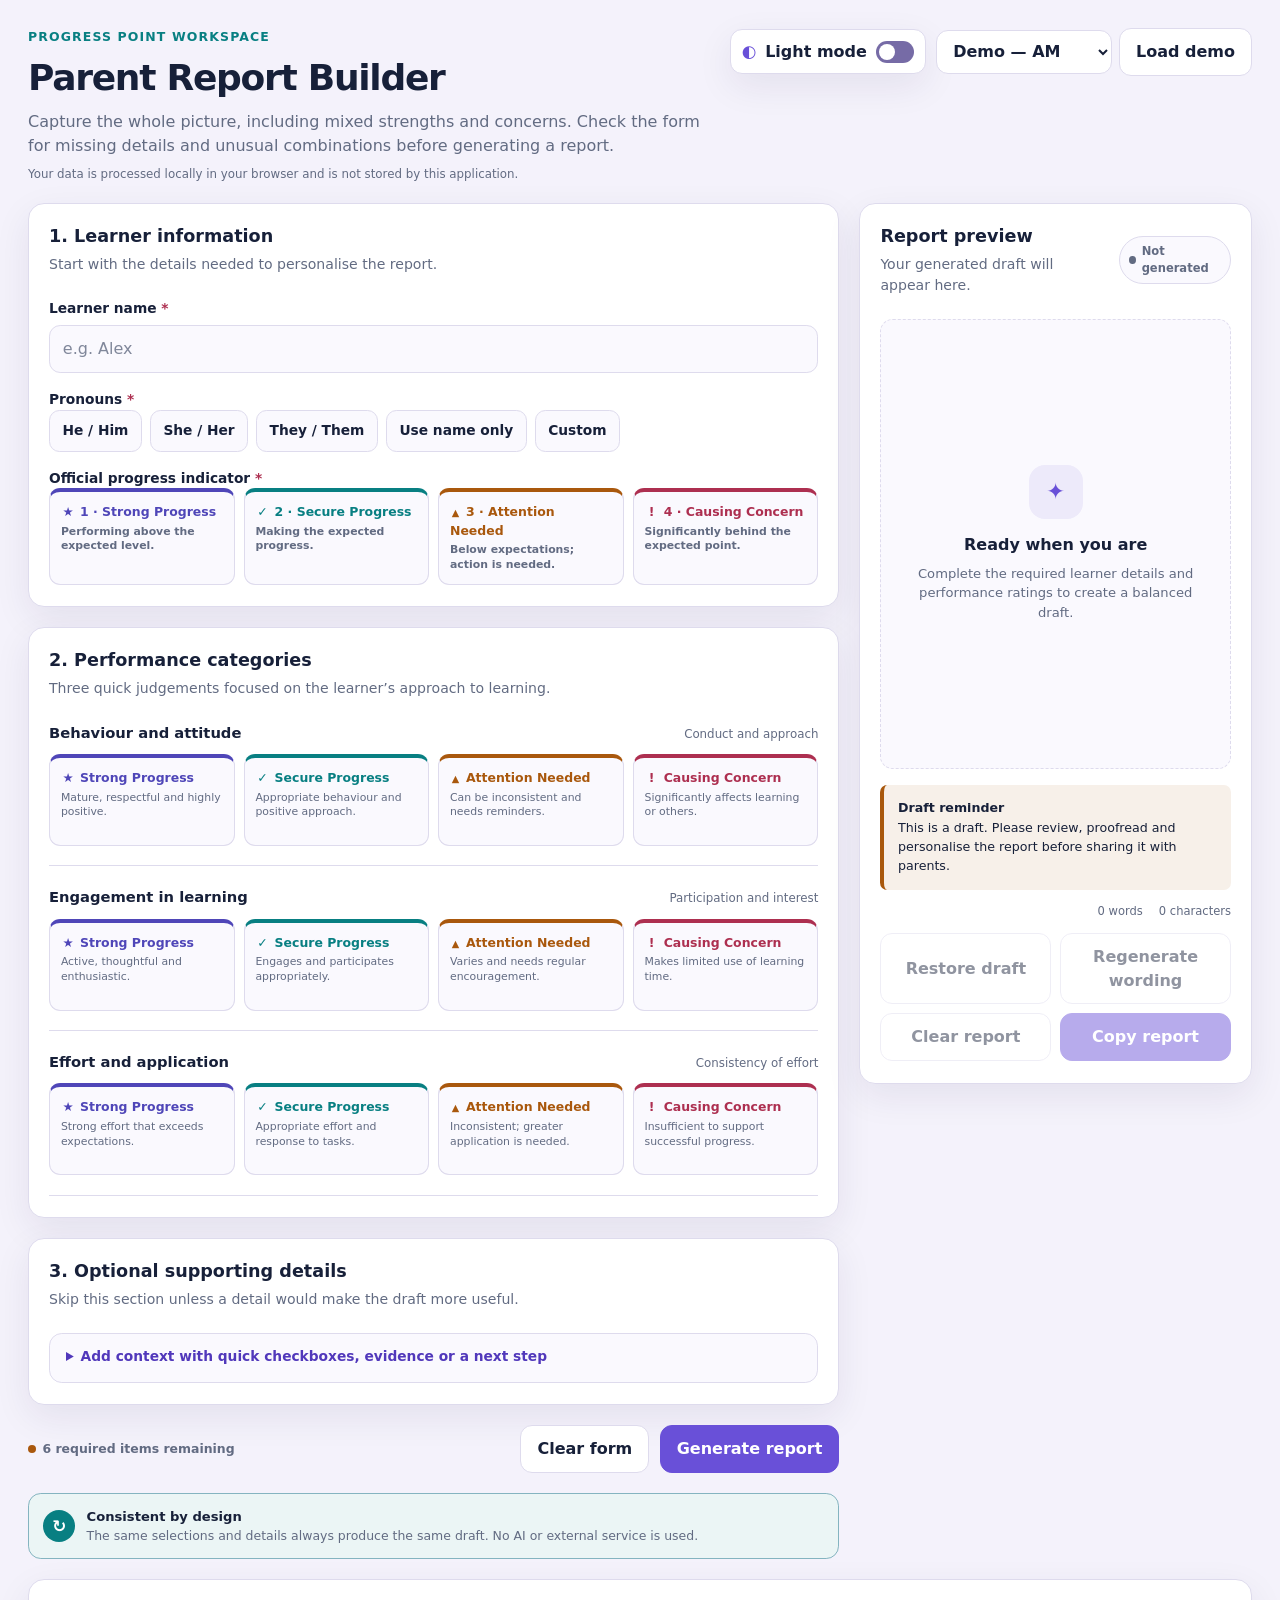
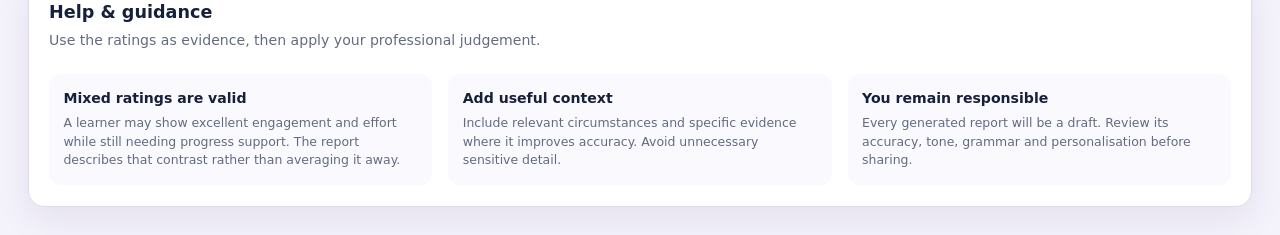
==== commit 3fc17909: "Improve evidence phrasing and generation clarity" ====
--- a/index.html
+++ b/index.html
@@ -214,10 +214,10 @@
                 </div>
               </fieldset>
               <div class="field-grid">
-                <div class="field"><label for="notable-strength">Notable strength</label><input id="notable-strength" type="text" maxlength="160" placeholder="e.g. Strong practical problem-solving"></div>
-                <div class="field"><label for="recent-achievement">Recent achievement</label><input id="recent-achievement" type="text" maxlength="160"></div>
-                <div class="field"><label for="main-concern">Main concern</label><input id="main-concern" type="text" maxlength="160"></div>
-                <div class="field"><label for="agreed-next-step">Agreed next step</label><input id="agreed-next-step" type="text" maxlength="160"></div>
+                <div class="field"><label for="notable-strength">Notable strength</label><input id="notable-strength" type="text" maxlength="160" placeholder="e.g. Strong practical problem-solving" aria-describedby="notable-strength-help"><span class="input-guidance" id="notable-strength-help">Enter a short phrase or complete sentence.</span></div>
+                <div class="field"><label for="recent-achievement">Recent achievement</label><input id="recent-achievement" type="text" maxlength="160" placeholder="e.g. Completed a demanding project" aria-describedby="recent-achievement-help"><span class="input-guidance" id="recent-achievement-help">Describe what the learner achieved.</span></div>
+                <div class="field"><label for="main-concern">Main concern</label><input id="main-concern" type="text" maxlength="160" placeholder="e.g. Written explanations need more detail" aria-describedby="main-concern-help"><span class="input-guidance" id="main-concern-help">Use neutral, parent-facing language.</span></div>
+                <div class="field"><label for="agreed-next-step">Agreed next step</label><input id="agreed-next-step" type="text" maxlength="160" placeholder="e.g. Use feedback on the next assignment" aria-describedby="agreed-next-step-help"><span class="input-guidance" id="agreed-next-step-help">Enter the action exactly as agreed.</span></div>
                 <div class="field full">
                   <label for="context-notes">Additional context or evidence <span class="hint">Maximum 500 characters</span></label>
                   <textarea id="context-notes" maxlength="500" placeholder="Add a recent achievement, specific concern, placement performance, or agreed action."></textarea>
@@ -248,7 +248,10 @@
               <button class="primary-button" type="button" data-review>Generate report</button>
             </div>
           </div>
-          <span class="hint">Generation is deterministic: the same selections always produce the same draft.</span>
+          <div class="determinism-note" role="note">
+            <span class="determinism-icon" aria-hidden="true">↻</span>
+            <span><strong>Consistent by design</strong>The same selections and details always produce the same draft. No AI or external service is used.</span>
+          </div>
         </form>
 
         <aside class="card preview" aria-labelledby="preview-heading">
--- a/css/styles.css
+++ b/css/styles.css
@@ -145,6 +145,7 @@
 .field label, .field-label { font-size: .86rem; font-weight: 750; }
 .required { color: var(--concern); }
 .hint { color: var(--muted); font-size: .76rem; font-weight: 450; }
+.input-guidance { color: var(--muted); font-size: .72rem; }
 input[type="text"], input[type="number"], select, textarea {
   width: 100%; min-height: 44px; border: 1px solid var(--border); border-radius: .7rem;
   padding: .7rem .8rem; background: var(--surface-soft); color: var(--text);
@@ -226,6 +227,18 @@
 .check-option span { font-size: .8rem; }
 .actions { display: flex; align-items: center; justify-content: space-between; gap: .75rem; }
 .actions-right { display: flex; gap: .65rem; }
+.determinism-note {
+  display: flex; align-items: center; gap: .7rem; padding: .8rem .9rem;
+  border: 1px solid color-mix(in srgb, var(--teal) 42%, var(--border));
+  border-radius: .8rem; background: color-mix(in srgb, var(--teal) 8%, var(--surface));
+  color: var(--muted); font-size: .78rem;
+}
+.determinism-note strong { display: block; color: var(--text); font-size: .82rem; }
+.determinism-icon {
+  display: grid; width: 2rem; height: 2rem; flex: 0 0 auto; place-items: center;
+  border-radius: 50%; background: var(--teal); color: var(--surface);
+  font-size: 1.05rem; font-weight: 900;
+}
 .phase-note { color: var(--muted); font-size: .75rem; }
 .readiness {
   display: inline-flex; align-items: center; gap: .4rem; color: var(--muted);
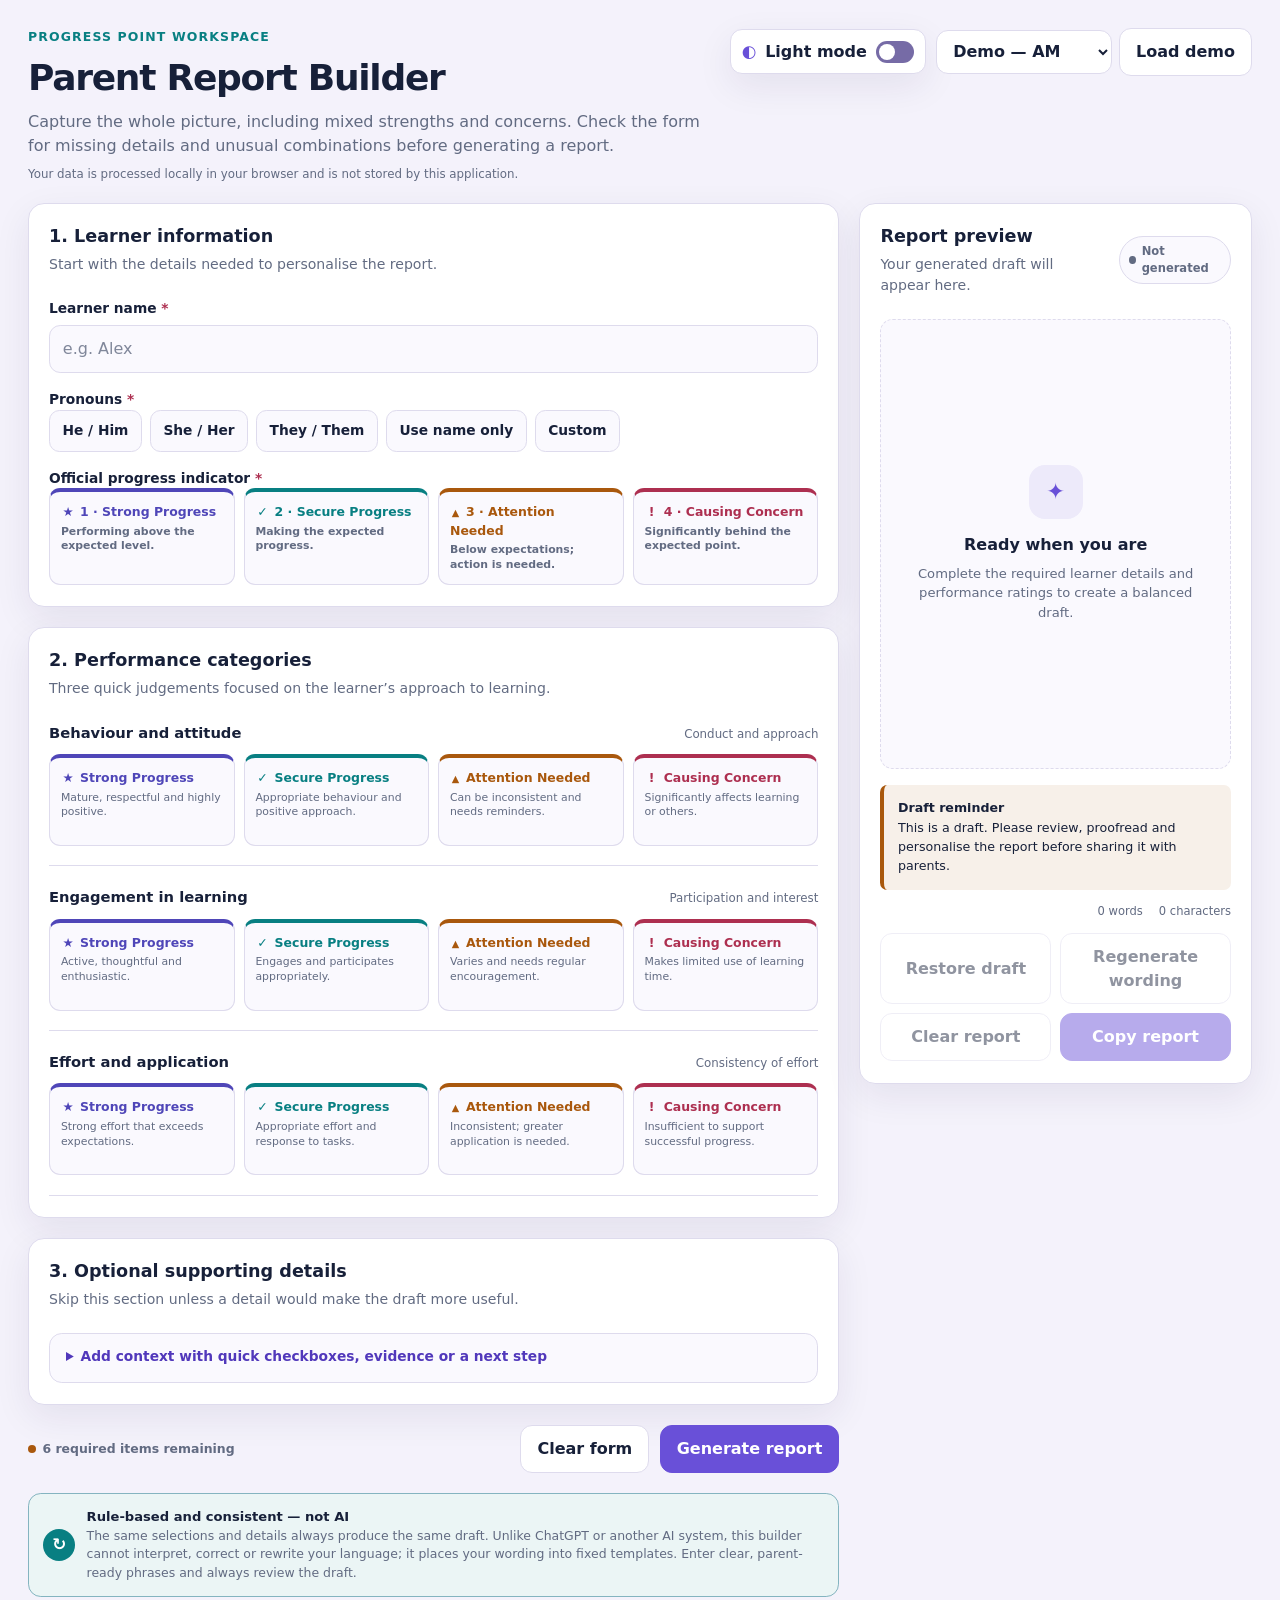
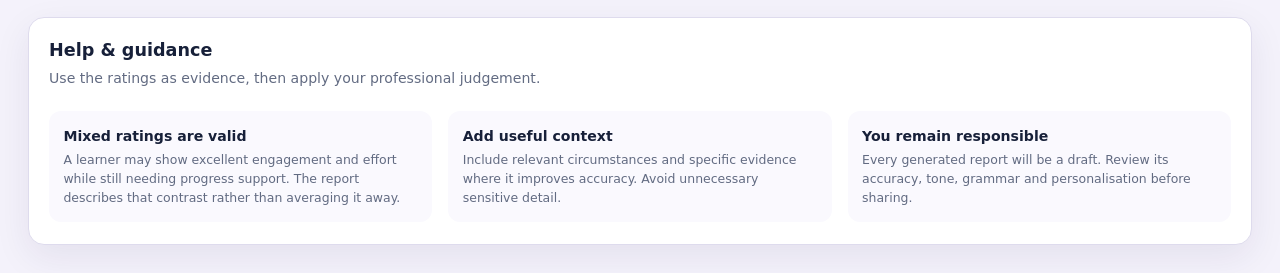
==== commit 19b53b9b: "Clarify rule-based report generation" ====
--- a/index.html
+++ b/index.html
@@ -250,7 +250,7 @@
           </div>
           <div class="determinism-note" role="note">
             <span class="determinism-icon" aria-hidden="true">↻</span>
-            <span><strong>Consistent by design</strong>The same selections and details always produce the same draft. No AI or external service is used.</span>
+            <span><strong>Rule-based and consistent — not AI</strong>The same selections and details always produce the same draft. Unlike ChatGPT or another AI system, this builder cannot interpret, correct or rewrite your language; it places your wording into fixed templates. Enter clear, parent-ready phrases and always review the draft.</span>
           </div>
         </form>
 
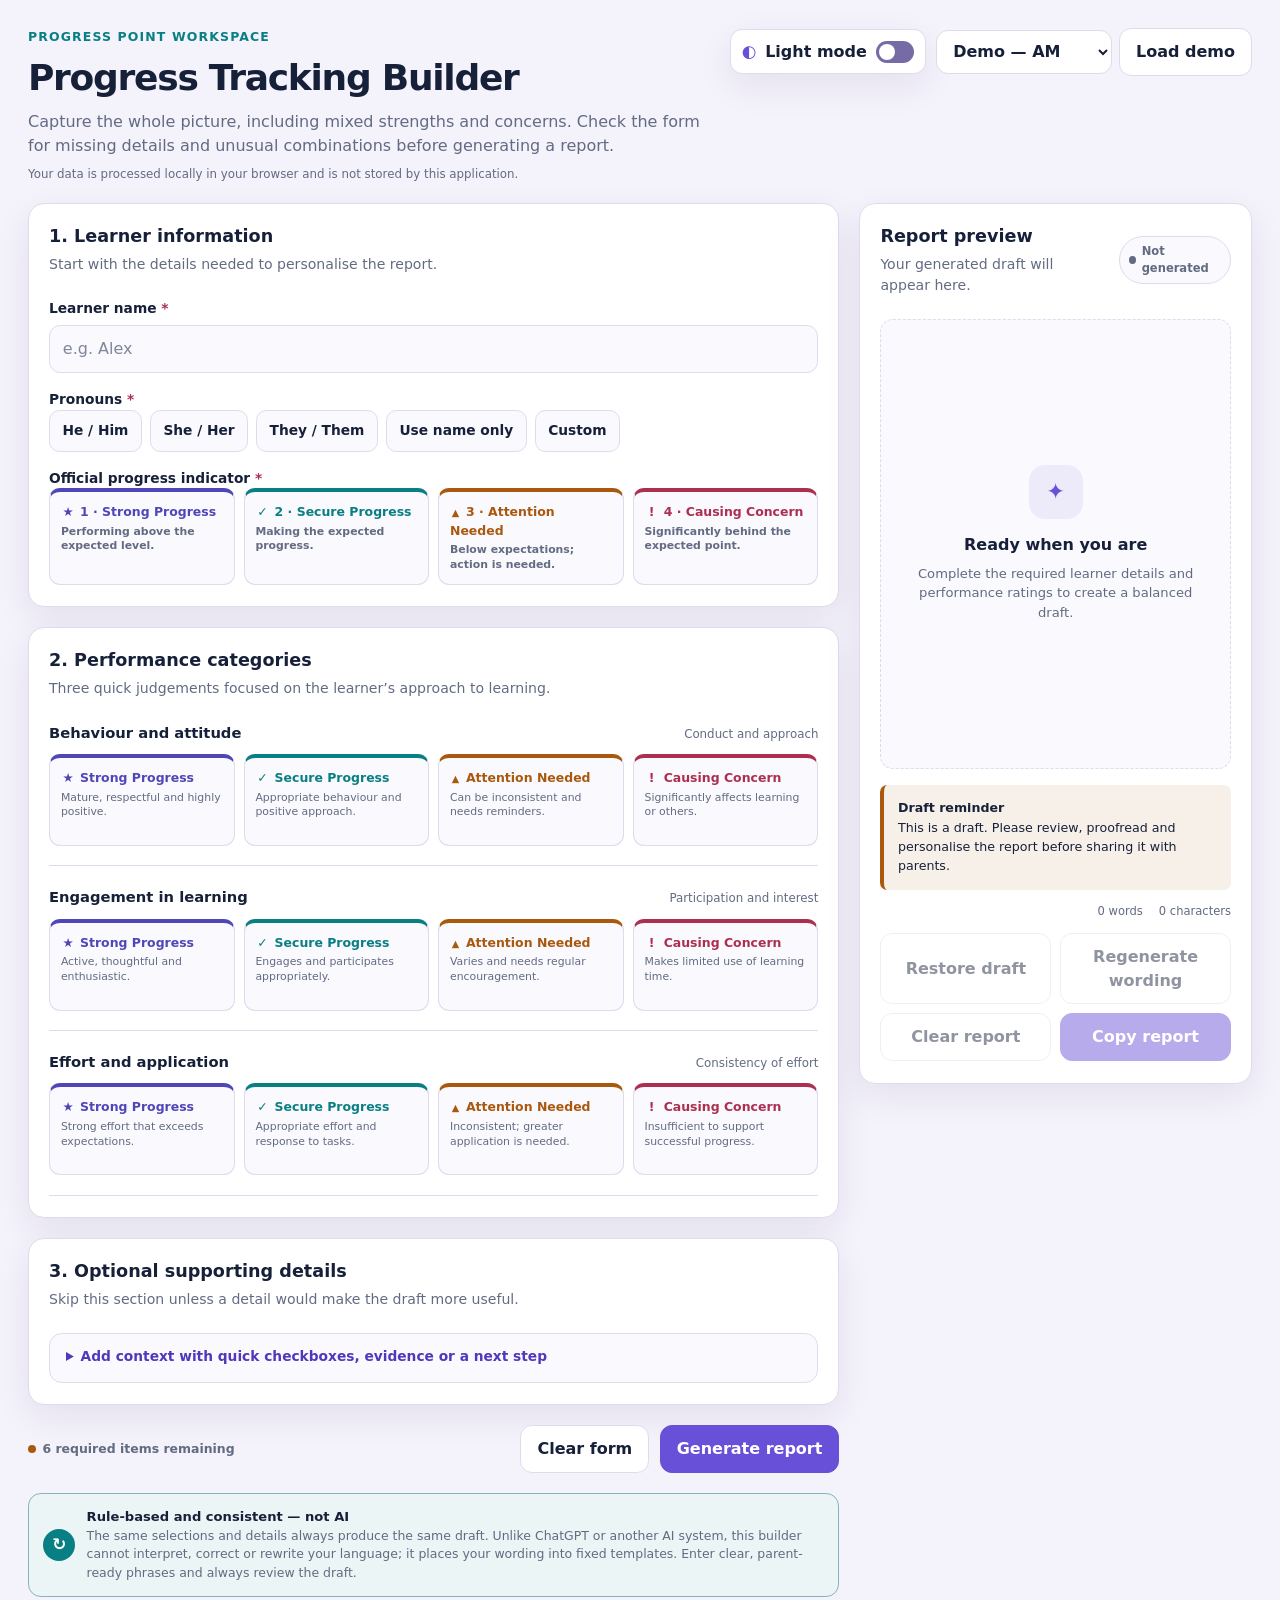
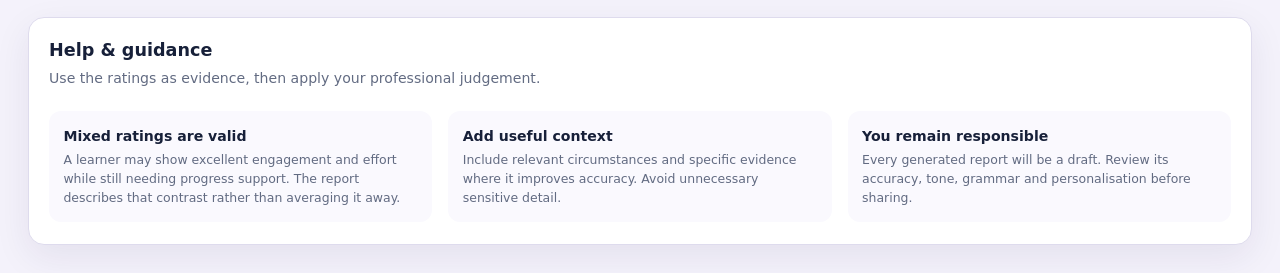
==== commit d116b567: "Rename builder and organise progress contexts" ====
--- a/index.html
+++ b/index.html
@@ -4,7 +4,7 @@
   <meta charset="utf-8">
   <meta name="viewport" content="width=device-width, initial-scale=1">
   <meta name="description" content="Create clear, balanced parent report drafts locally in your browser.">
-  <title>Parent Report Builder</title>
+  <title>Progress Tracking Builder</title>
   <link rel="stylesheet" href="css/styles.css">
 </head>
 <body>
@@ -14,7 +14,7 @@
       <header class="page-header" id="report-builder">
         <div>
           <p class="eyebrow">Progress point workspace</p>
-          <h1>Parent Report Builder</h1>
+          <h1>Progress Tracking Builder</h1>
           <p class="intro">Capture the whole picture, including mixed strengths and concerns. Check the form for missing details and unusual combinations before generating a report.</p>
           <p class="privacy-inline">Your data is processed locally in your browser and is not stored by this application.</p>
         </div>
@@ -191,22 +191,37 @@
               </div>
               <fieldset>
                 <legend class="field-label">Context types <span class="hint">Select all that apply</span></legend>
-                <div class="context-options">
-                  <label class="check-option"><input type="checkbox" name="context" value="medical-absence"><span>Medical appointments or health-related absence</span></label>
-                  <label class="check-option"><input type="checkbox" name="context" value="authorised-absence"><span>Authorised absence</span></label>
-                  <label class="check-option"><input type="checkbox" name="context" value="personal-circumstances"><span>Personal circumstances</span></label>
-                  <label class="check-option"><input type="checkbox" name="context" value="late-enrolment"><span>Late enrolment</span></label>
-                  <label class="check-option"><input type="checkbox" name="context" value="improved-attendance"><span>Recently improved attendance</span></label>
-                  <label class="check-option"><input type="checkbox" name="context" value="improved-punctuality"><span>Recently improved punctuality</span></label>
-                  <label class="check-option"><input type="checkbox" name="context" value="behaviour-intervention"><span>Behaviour intervention in place</span></label>
-                  <label class="check-option"><input type="checkbox" name="context" value="learning-support"><span>Learning support in place</span></label>
-                  <label class="check-option"><input type="checkbox" name="context" value="placement"><span>Placement or work experience</span></label>
-                  <label class="check-option"><input type="checkbox" name="context" value="settling"><span>Difficulty settling into the course</span></label>
-                  <label class="check-option"><input type="checkbox" name="context" value="catch-up"><span>Missed work requiring catch-up</span></label>
-                  <label class="check-option"><input type="checkbox" name="context" value="strong-practical-performance"><span>Strong practical performance</span></label>
-                  <label class="check-option"><input type="checkbox" name="context" value="strong-written-performance"><span>Strong written performance</span></label>
-                  <label class="check-option"><input type="checkbox" name="context" value="university"><span>Working towards university progression</span></label>
-                  <label class="check-option"><input type="checkbox" name="context" value="other" data-other-toggle><span>Other</span></label>
+                <div class="context-groups">
+                  <section class="context-group" aria-labelledby="positive-context-heading">
+                    <h4 id="positive-context-heading">Positive indicators</h4>
+                    <div class="context-options">
+                      <label class="check-option"><input type="checkbox" name="context" value="strong-attendance"><span>Strong attendance</span></label>
+                      <label class="check-option"><input type="checkbox" name="context" value="strong-punctuality"><span>Strong punctuality</span></label>
+                      <label class="check-option"><input type="checkbox" name="context" value="improved-attendance"><span>Recently improved attendance</span></label>
+                      <label class="check-option"><input type="checkbox" name="context" value="improved-punctuality"><span>Recently improved punctuality</span></label>
+                      <label class="check-option"><input type="checkbox" name="context" value="strong-practical-performance"><span>Strong practical performance</span></label>
+                      <label class="check-option"><input type="checkbox" name="context" value="strong-written-performance"><span>Strong written performance</span></label>
+                      <label class="check-option"><input type="checkbox" name="context" value="placement"><span>Placement or work experience</span></label>
+                      <label class="check-option"><input type="checkbox" name="context" value="university"><span>Working towards university progression</span></label>
+                    </div>
+                  </section>
+                  <section class="context-group" aria-labelledby="support-context-heading">
+                    <h4 id="support-context-heading">Support and circumstances</h4>
+                    <div class="context-options">
+                      <label class="check-option"><input type="checkbox" name="context" value="medical-absence"><span>Medical appointments or health-related absence</span></label>
+                      <label class="check-option"><input type="checkbox" name="context" value="authorised-absence"><span>Authorised absence</span></label>
+                      <label class="check-option"><input type="checkbox" name="context" value="personal-circumstances"><span>Personal circumstances</span></label>
+                      <label class="check-option"><input type="checkbox" name="context" value="late-enrolment"><span>Late enrolment</span></label>
+                      <label class="check-option"><input type="checkbox" name="context" value="behaviour-intervention"><span>Behaviour intervention in place</span></label>
+                      <label class="check-option"><input type="checkbox" name="context" value="learning-support"><span>Learning support in place</span></label>
+                      <label class="check-option"><input type="checkbox" name="context" value="settling"><span>Difficulty settling into the course</span></label>
+                      <label class="check-option"><input type="checkbox" name="context" value="catch-up"><span>Missed work requiring catch-up</span></label>
+                      <label class="check-option"><input type="checkbox" name="context" value="maths-support"><span>Struggling with Maths</span></label>
+                      <label class="check-option"><input type="checkbox" name="context" value="english-support"><span>Struggling with English</span></label>
+                      <label class="check-option"><input type="checkbox" name="context" value="frequent-phone-use"><span>Frequent phone use during lessons</span></label>
+                      <label class="check-option"><input type="checkbox" name="context" value="other" data-other-toggle><span>Other</span></label>
+                    </div>
+                  </section>
                 </div>
                 <div class="field other-context-field" data-other-context-field hidden>
                   <label for="other-context">Please clarify the other context <span class="required" aria-hidden="true">*</span></label>
--- a/css/styles.css
+++ b/css/styles.css
@@ -205,7 +205,10 @@
   box-shadow: 0 2px 7px rgba(35, 56, 8, .24);
   font-size: .82rem; font-weight: 900; line-height: 1;
 }
-.context-options { display: grid; grid-template-columns: repeat(2, minmax(0, 1fr)); gap: .45rem .8rem; margin-bottom: 1.15rem; }
+.context-groups { display: grid; gap: 1rem; margin-bottom: 1.15rem; }
+.context-group { padding: .85rem; border: 1px solid var(--border); border-radius: .7rem; background: var(--surface); }
+.context-group h4 { margin: 0 0 .45rem; color: var(--text); font-size: .82rem; }
+.context-options { display: grid; grid-template-columns: repeat(2, minmax(0, 1fr)); gap: .45rem .8rem; }
 .optional-details {
   border: 1px solid var(--border); border-radius: .8rem; background: var(--surface-soft);
 }
